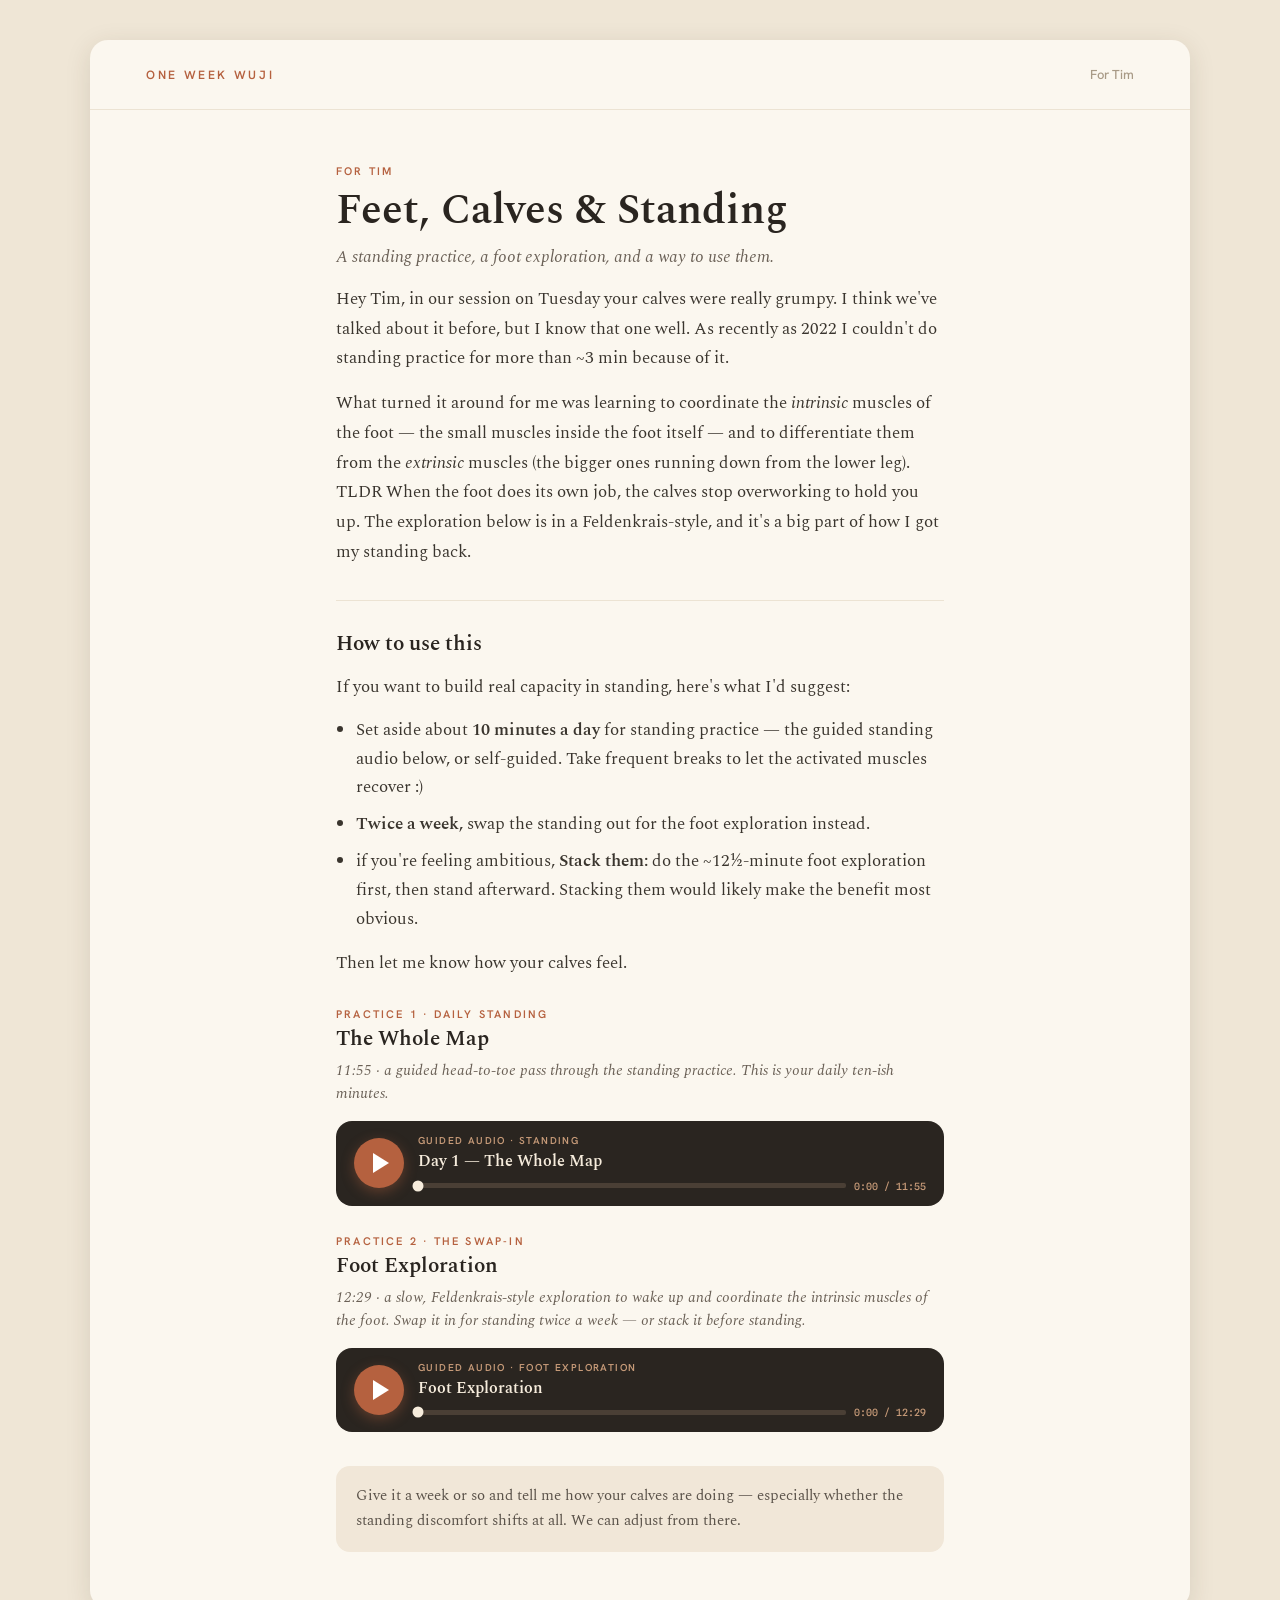
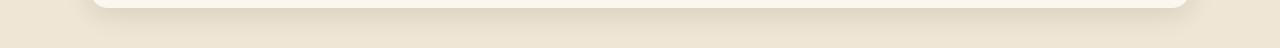
==== tim/index.html @ 764afe79 "Add Tim's foot/standing practice page at /tim Standalone, self-contained page (inlined CSS, two real" ====
<!DOCTYPE html>
<html lang="en">
<head>
  <meta charset="utf-8">
  <meta name="viewport" content="width=device-width, initial-scale=1">
  <meta name="robots" content="noindex, nofollow">
  <title>For Tim · Feet, Calves &amp; Standing</title>
  <link rel="preconnect" href="https://fonts.googleapis.com">
  <link rel="preconnect" href="https://fonts.gstatic.com" crossorigin>
  <link href="https://fonts.googleapis.com/css2?family=Spectral:ital,wght@0,400;0,500;0,600;1,400;1,500&family=Hanken+Grotesk:wght@300;400;500;600;700&family=Spline+Sans+Mono:wght@400;500;600&display=swap" rel="stylesheet">
  <style>
    /* Self-contained — tokens + components lifted from the course's styles.css
       so this page never depends on the deployed site assets. */
    :root{
      --clay:#B5613F; --clay-hover:#A4542F; --cocoa:#5C4634; --ink:#2A2520;
      --sand:#F1E7D8; --paper:#FBF7EF; --hairline:#ECE3D3; --hairline-solid:#D8C9B3;
      --t-heading:#2A2520; --t-body:#3A352E; --t-body-2:#5A5249; --t-secondary:#6A6056;
      --t-muted:#8A8076; --t-muted-2:#9C7A4E; --t-faint:#B3A48D;
      --p-muted:#C69A78; --p-track:#4A3F35; --p-title:#F6ECDC; --eyebrow:#A89A86;
      --serif:'Spectral',Georgia,serif; --sans:'Hanken Grotesk',system-ui,sans-serif; --mono:'Spline Sans Mono',ui-monospace,monospace;
      --sh-card:0 6px 26px rgba(60,45,25,.13); --sh-play:0 4px 13px rgba(181,97,63,.40);
    }
    *{box-sizing:border-box;}
    html,body{margin:0;background:#efe6d6;color:var(--t-body);font-family:var(--sans);
      -webkit-font-smoothing:antialiased;text-rendering:optimizeLegibility;}
    .screen{display:block;background:var(--paper);min-height:100vh;}
    a{color:inherit;text-decoration:none;} button{font-family:inherit;cursor:pointer;border:none;background:none;}
    em{font-style:italic;} strong{font-weight:600;}

    .eyebrow{font:600 11px/1 var(--sans);letter-spacing:.18em;text-transform:uppercase;color:var(--eyebrow);}
    .eyebrow.clay{color:var(--clay);letter-spacing:.2em;}

    /* desktop top bar */
    .topbar{display:none;align-items:center;justify-content:space-between;
      padding:28px 56px;border-bottom:1px solid var(--hairline);}
    .topbar .wordmark{letter-spacing:.22em;color:var(--clay);font:600 12px/1 var(--sans);text-transform:uppercase;}
    .topbar .dayof{font:500 13px/1 var(--sans);color:var(--eyebrow);}

    /* page layer */
    .tim-wrap{max-width:720px;margin:0 auto;padding:30px 26px 46px;}
    .tim-h1{font:600 30px/1.12 var(--serif);color:var(--t-heading);margin:12px 0 0;}
    .tim-oneliner{font:400 16px/1.55 var(--serif);font-style:italic;color:var(--t-secondary);margin:10px 0 0;}
    .tim-prose p{font:400 16px/1.75 var(--serif);color:var(--t-body);margin:15px 0 0;}
    .tim-prose ul{margin:13px 0 0;padding-left:20px;}
    .tim-prose li{font:400 16px/1.7 var(--serif);color:var(--t-body);margin:8px 0;}
    .section-h{font:600 19px/1.3 var(--serif);color:var(--t-heading);margin:0;}
    .tim-hr{border:none;border-top:1px solid var(--hairline);margin:32px 0 0;}
    .tim-practice{margin:30px 0 0;}
    .pr-title{font:600 19px/1.3 var(--serif);color:var(--t-heading);margin:6px 0 0;}
    .pr-oneliner{font:400 14.5px/1.6 var(--serif);font-style:italic;color:var(--t-secondary);margin:7px 0 0;}
    .tim-closing{margin:34px 0 0;padding:18px 20px;background:var(--sand);border-radius:14px;
      font:400 15px/1.65 var(--serif);color:var(--t-body-2);}

    /* player (verbatim from styles.css) */
    .player{margin:15px 0 0;padding:15px 18px;background:var(--ink);border-radius:16px;display:flex;align-items:center;gap:14px;}
    .player .playbtn{width:50px;height:50px;border-radius:50%;background:var(--clay);
      display:flex;align-items:center;justify-content:center;flex:0 0 auto;box-shadow:var(--sh-play);}
    .player .playbtn:hover{background:var(--clay-hover);}
    .player .bars{display:flex;gap:4px;}
    .player .bars i{width:4.5px;height:18px;background:#fff;border-radius:2px;display:block;}
    .player .triangle{width:0;height:0;border-left:16px solid #fff;border-top:10px solid transparent;border-bottom:10px solid transparent;margin-left:4px;}
    .player .meta{flex:1;min-width:0;}
    .player .now{font:600 10px/1 var(--sans);letter-spacing:.14em;color:var(--p-muted);margin-bottom:6px;text-transform:uppercase;}
    .player .track-title{font:600 16px/1.2 var(--serif);color:var(--p-title);}
    .player .scrub{display:flex;align-items:center;gap:8px;margin-top:9px;}
    .player .ptrack{flex:1;height:3px;border-radius:2px;background:var(--p-track);position:relative;}
    .player .pfill{width:0;height:100%;background:var(--clay);border-radius:2px;}
    .player .knob{position:absolute;left:0;top:50%;transform:translate(-50%,-50%);width:9px;height:9px;border-radius:50%;background:var(--p-title);}
    .player .ptime{font:500 10px/1 var(--mono);color:var(--p-muted);flex:0 0 auto;}
    .player .ptrack.live{cursor:pointer;height:5px;}
    .player .ptrack.live .knob{width:11px;height:11px;}

    @media (min-width:720px){
      body{padding:40px 0;}
      .screen{max-width:1100px;margin:0 auto;min-height:auto;border-radius:18px;box-shadow:var(--sh-card);overflow:hidden;}
      .topbar{display:flex;}
      .tim-wrap{padding:56px;}
      .tim-h1{font-size:42px;line-height:1.06;}
      .tim-oneliner{font-size:17px;}
      .tim-prose p,.tim-prose li{font-size:17px;}
      .section-h,.pr-title{font-size:21px;}
    }
  </style>
</head>
<body>
  <main class="screen">
    <div class="topbar">
      <div class="wordmark">One Week Wuji</div>
      <div class="dayof">For Tim</div>
    </div>

    <div class="tim-wrap">
      <div class="eyebrow clay">For Tim</div>
      <h1 class="tim-h1">Feet, Calves &amp; Standing</h1>
      <p class="tim-oneliner">A standing practice, a foot exploration, and a way to use them.</p>

      <div class="tim-prose">
        <p>Hey Tim, in our session on Tuesday your calves were really grumpy. I think we've talked about it before, but I know that one well. As recently as 2022 I couldn't do standing practice for more than ~3 min because of it.</p>
        <p>What turned it around for me was learning to coordinate the <em>intrinsic</em> muscles of the foot — the small muscles inside the foot itself — and to differentiate them from the <em>extrinsic</em> muscles (the bigger ones running down from the lower leg). TLDR When the foot does its own job, the calves stop overworking to hold you up. The exploration below is in a Feldenkrais-style, and it's a big part of how I got my standing back.</p>
      </div>

      <hr class="tim-hr">

      <div class="tim-prose" style="margin-top:30px">
        <h2 class="section-h">How to use this</h2>
        <p>If you want to build real capacity in standing, here's what I'd suggest:</p>
        <ul>
          <li>Set aside about <strong>10 minutes a day</strong> for standing practice — the guided standing audio below, or self-guided. Take frequent breaks to let the activated muscles recover :)</li>
          <li><strong>Twice a week,</strong> swap the standing out for the foot exploration instead.</li>
          <li>if you're feeling ambitious, <strong>Stack them:</strong> do the ~12½-minute foot exploration first, then stand afterward. Stacking them would likely make the benefit most obvious.</li>
        </ul>
        <p>Then let me know how your calves feel.</p>
      </div>

      <div class="tim-practice">
        <div class="eyebrow clay">Practice 1 · Daily standing</div>
        <div class="pr-title">The Whole Map</div>
        <p class="pr-oneliner">11:55 · a guided head-to-toe pass through the standing practice. This is your daily ten-ish minutes.</p>
        <div class="player">
          <audio class="ja" src="../audio/tim-day1-standing.mp3" preload="metadata"></audio>
          <button class="playbtn" data-play aria-label="Play"><div class="triangle"></div></button>
          <div class="meta">
            <div class="now">Guided audio · standing</div>
            <div class="track-title">Day 1 — The Whole Map</div>
            <div class="scrub">
              <div class="ptrack live"><div class="pfill"></div><div class="knob"></div></div>
              <span class="ptime">0:00 / 11:55</span>
            </div>
          </div>
        </div>
      </div>

      <div class="tim-practice">
        <div class="eyebrow clay">Practice 2 · The swap-in</div>
        <div class="pr-title">Foot Exploration</div>
        <p class="pr-oneliner">12:29 · a slow, Feldenkrais-style exploration to wake up and coordinate the intrinsic muscles of the foot. Swap it in for standing twice a week — or stack it before standing.</p>
        <div class="player">
          <audio class="ja" src="../audio/tim-foot-exploration.m4a" preload="metadata"></audio>
          <button class="playbtn" data-play aria-label="Play"><div class="triangle"></div></button>
          <div class="meta">
            <div class="now">Guided audio · foot exploration</div>
            <div class="track-title">Foot Exploration</div>
            <div class="scrub">
              <div class="ptrack live"><div class="pfill"></div><div class="knob"></div></div>
              <span class="ptime">0:00 / 12:29</span>
            </div>
          </div>
        </div>
      </div>

      <div class="tim-closing">
        Give it a week or so and tell me how your calves are doing — especially whether the standing discomfort shifts at all. We can adjust from there.
      </div>
    </div>
  </main>

  <script>
    const fmtTime = (s) => { s = Math.max(0, Math.floor(s || 0)); return Math.floor(s/60) + ":" + String(s%60).padStart(2,"0"); };
    const PLAY = '<div class="triangle"></div>';
    const PAUSE = '<div class="bars"><i></i><i></i></div>';
    let current = null;

    document.querySelectorAll(".player").forEach((p) => {
      const audio = p.querySelector("audio.ja");
      const btn   = p.querySelector("[data-play]");
      const fill  = p.querySelector(".pfill");
      const knob  = p.querySelector(".knob");
      const ptime = p.querySelector(".ptime");
      const track = p.querySelector(".ptrack.live");

      const paint = () => {
        const d = audio.duration || 0;
        const pct = d ? (audio.currentTime / d) * 100 : 0;
        fill.style.width = pct + "%";
        knob.style.left  = pct + "%";
        ptime.textContent = fmtTime(audio.currentTime) + " / " + fmtTime(d);
      };
      audio.addEventListener("loadedmetadata", paint);
      audio.addEventListener("timeupdate", paint);
      audio.addEventListener("ended", () => { btn.innerHTML = PLAY; current = null; });

      btn.addEventListener("click", () => {
        if (audio.paused) {
          if (current && current !== audio) {
            current.pause();
            current.closest(".player").querySelector("[data-play]").innerHTML = PLAY;
          }
          audio.play();
          btn.innerHTML = PAUSE;
          current = audio;
        } else {
          audio.pause();
          btn.innerHTML = PLAY;
          current = null;
        }
      });

      track.addEventListener("click", (e) => {
        const r = track.getBoundingClientRect();
        const ratio = Math.min(1, Math.max(0, (e.clientX - r.left) / r.width));
        if (audio.duration) audio.currentTime = ratio * audio.duration;
      });
    });
  </script>
</body>
</html>
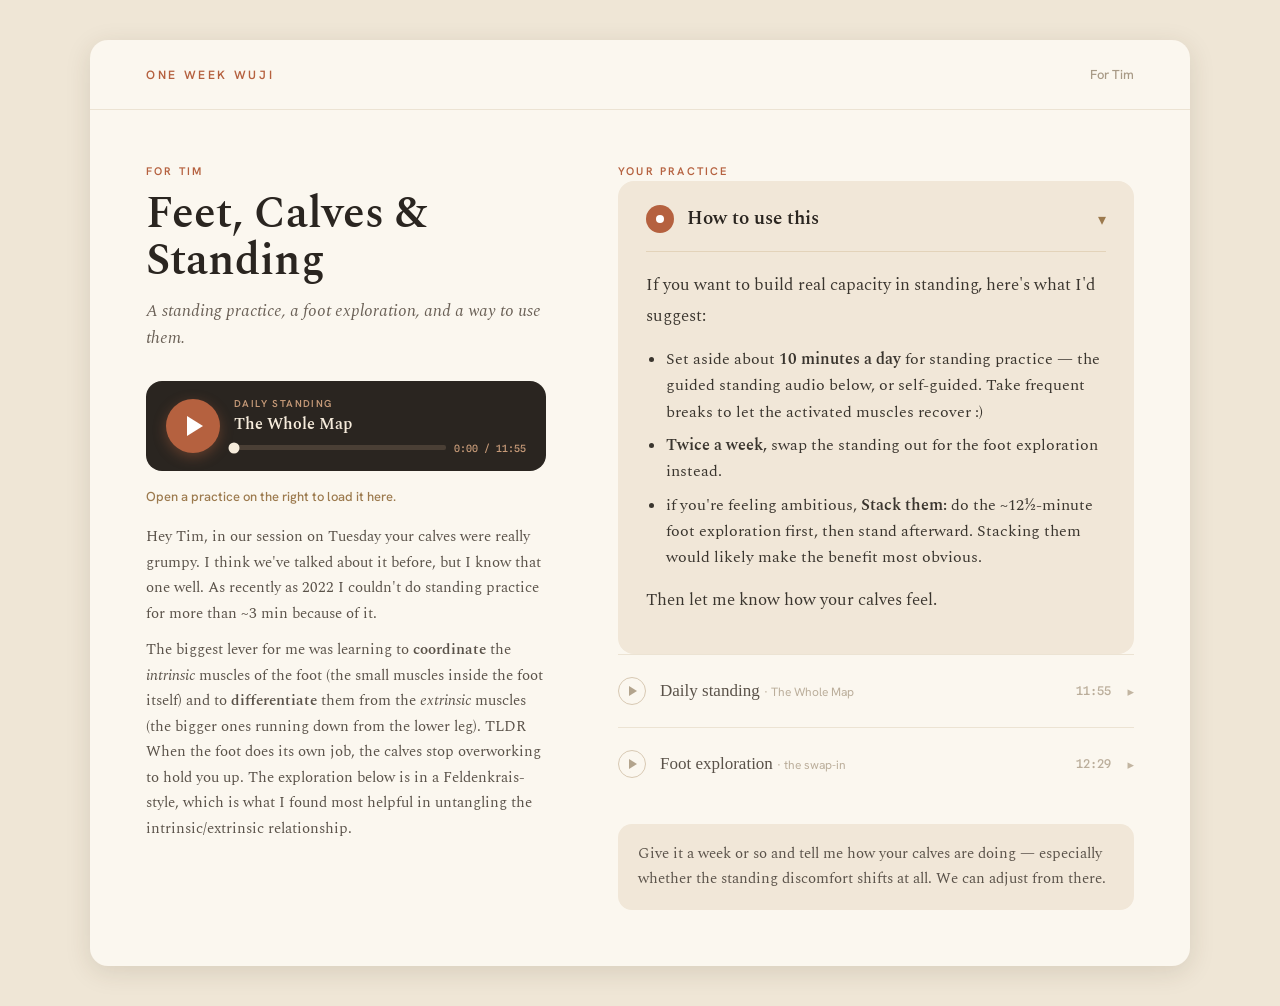
==== commit a7adaed2: "Restructure Tim's page onto the lesson chassis Two-column sticky layout with a swapping hero player " ====
--- a/tim/index.html
+++ b/tim/index.html
@@ -9,20 +9,19 @@
   <link rel="preconnect" href="https://fonts.gstatic.com" crossorigin>
   <link href="https://fonts.googleapis.com/css2?family=Spectral:ital,wght@0,400;0,500;0,600;1,400;1,500&family=Hanken+Grotesk:wght@300;400;500;600;700&family=Spline+Sans+Mono:wght@400;500;600&display=swap" rel="stylesheet">
   <style>
-    /* Self-contained — tokens + components lifted from the course's styles.css
-       so this page never depends on the deployed site assets. */
+    /* Self-contained — tokens + the lesson/day-view chassis (two-column + accordion)
+       lifted from the course's styles.css so this page never depends on site assets. */
     :root{
       --clay:#B5613F; --clay-hover:#A4542F; --cocoa:#5C4634; --ink:#2A2520;
-      --sand:#F1E7D8; --paper:#FBF7EF; --hairline:#ECE3D3; --hairline-solid:#D8C9B3;
+      --sand:#F1E7D8; --paper:#FBF7EF; --hairline:#ECE3D3; --hairline-solid:#D8C9B3; --hairline-sand:#E3D3BA;
       --t-heading:#2A2520; --t-body:#3A352E; --t-body-2:#5A5249; --t-secondary:#6A6056;
-      --t-muted:#8A8076; --t-muted-2:#9C7A4E; --t-faint:#B3A48D;
+      --t-muted:#8A8076; --t-muted-2:#9C7A4E; --t-faint:#B3A48D; --t-faint-2:#BBAE9B; --t-faint-3:#C2B5A1;
       --p-muted:#C69A78; --p-track:#4A3F35; --p-title:#F6ECDC; --eyebrow:#A89A86;
       --serif:'Spectral',Georgia,serif; --sans:'Hanken Grotesk',system-ui,sans-serif; --mono:'Spline Sans Mono',ui-monospace,monospace;
       --sh-card:0 6px 26px rgba(60,45,25,.13); --sh-play:0 4px 13px rgba(181,97,63,.40);
     }
     *{box-sizing:border-box;}
-    html,body{margin:0;background:#efe6d6;color:var(--t-body);font-family:var(--sans);
-      -webkit-font-smoothing:antialiased;text-rendering:optimizeLegibility;}
+    html,body{margin:0;background:#efe6d6;color:var(--t-body);font-family:var(--sans);-webkit-font-smoothing:antialiased;text-rendering:optimizeLegibility;}
     .screen{display:block;background:var(--paper);min-height:100vh;}
     a{color:inherit;text-decoration:none;} button{font-family:inherit;cursor:pointer;border:none;background:none;}
     em{font-style:italic;} strong{font-weight:600;}
@@ -30,31 +29,21 @@
     .eyebrow{font:600 11px/1 var(--sans);letter-spacing:.18em;text-transform:uppercase;color:var(--eyebrow);}
     .eyebrow.clay{color:var(--clay);letter-spacing:.2em;}
 
-    /* desktop top bar */
-    .topbar{display:none;align-items:center;justify-content:space-between;
-      padding:28px 56px;border-bottom:1px solid var(--hairline);}
+    .topbar{display:none;align-items:center;justify-content:space-between;padding:28px 56px;border-bottom:1px solid var(--hairline);}
     .topbar .wordmark{letter-spacing:.22em;color:var(--clay);font:600 12px/1 var(--sans);text-transform:uppercase;}
     .topbar .dayof{font:500 13px/1 var(--sans);color:var(--eyebrow);}
 
-    /* page layer */
-    .tim-wrap{max-width:720px;margin:0 auto;padding:30px 26px 46px;}
-    .tim-h1{font:600 30px/1.12 var(--serif);color:var(--t-heading);margin:12px 0 0;}
-    .tim-oneliner{font:400 16px/1.55 var(--serif);font-style:italic;color:var(--t-secondary);margin:10px 0 0;}
-    .tim-prose p{font:400 16px/1.75 var(--serif);color:var(--t-body);margin:15px 0 0;}
-    .tim-prose ul{margin:13px 0 0;padding-left:20px;}
-    .tim-prose li{font:400 16px/1.7 var(--serif);color:var(--t-body);margin:8px 0;}
-    .section-h{font:600 19px/1.3 var(--serif);color:var(--t-heading);margin:0;}
-    .tim-hr{border:none;border-top:1px solid var(--hairline);margin:32px 0 0;}
-    .tim-practice{margin:30px 0 0;}
-    .pr-title{font:600 19px/1.3 var(--serif);color:var(--t-heading);margin:6px 0 0;}
-    .pr-oneliner{font:400 14.5px/1.6 var(--serif);font-style:italic;color:var(--t-secondary);margin:7px 0 0;}
-    .tim-closing{margin:34px 0 0;padding:18px 20px;background:var(--sand);border-radius:14px;
-      font:400 15px/1.65 var(--serif);color:var(--t-body-2);}
+    /* left column */
+    .lesson-head{padding:20px 26px 0;}
+    .lesson-h1{font:600 29px/1.12 var(--serif);margin:11px 0 0;color:var(--t-heading);}
+    .lesson-oneliner{font:400 15px/1.55 var(--serif);font-style:italic;color:var(--t-secondary);margin:9px 0 0;}
+    .left-note{margin:16px 26px 0;}
+    .left-note p{font:400 15px/1.7 var(--serif);color:var(--t-body-2);margin:0 0 11px;}
+    .left-note p:last-child{margin-bottom:0;}
 
     /* player (verbatim from styles.css) */
-    .player{margin:15px 0 0;padding:15px 18px;background:var(--ink);border-radius:16px;display:flex;align-items:center;gap:14px;}
-    .player .playbtn{width:50px;height:50px;border-radius:50%;background:var(--clay);
-      display:flex;align-items:center;justify-content:center;flex:0 0 auto;box-shadow:var(--sh-play);}
+    .player{margin:22px 26px 0;padding:15px 18px;background:var(--ink);border-radius:16px;display:flex;align-items:center;gap:14px;}
+    .player .playbtn{width:50px;height:50px;border-radius:50%;background:var(--clay);display:flex;align-items:center;justify-content:center;flex:0 0 auto;box-shadow:var(--sh-play);}
     .player .playbtn:hover{background:var(--clay-hover);}
     .player .bars{display:flex;gap:4px;}
     .player .bars i{width:4.5px;height:18px;background:#fff;border-radius:2px;display:block;}
@@ -69,16 +58,68 @@
     .player .ptime{font:500 10px/1 var(--mono);color:var(--p-muted);flex:0 0 auto;}
     .player .ptrack.live{cursor:pointer;height:5px;}
     .player .ptrack.live .knob{width:11px;height:11px;}
+    .step-caption{display:none;}
+
+    /* right column — accordion (verbatim structure from styles.css) */
+    .session-eyebrow{margin:28px 26px 4px;}
+    .accordion{padding:0 26px 36px;}
+    .seg{display:flex;align-items:center;gap:14px;padding:17px 0;border-top:1px solid var(--hairline);width:100%;text-align:left;cursor:pointer;}
+    .seg:first-child{border-top:none;}
+    .seg .scircle{width:26px;height:26px;border-radius:50%;display:flex;align-items:center;justify-content:center;flex:0 0 auto;font:600 13px/1 var(--sans);}
+    .seg .stitle{flex:1;font:500 15px/1.3 var(--serif);color:var(--t-body-2);}
+    .seg .stitle .sub{font:400 12px/1 var(--sans);color:var(--t-faint-2);}
+    .seg .sdur{font:500 11px/1 var(--mono);color:var(--t-faint-2);}
+    .seg .schev{font:400 13px/1 var(--sans);color:var(--t-faint-3);margin-left:2px;}
+    .seg .scircle{border:1px solid var(--hairline-solid);}
+    .seg .scircle .tri{width:0;height:0;border-left:8px solid var(--t-faint);border-top:5px solid transparent;border-bottom:5px solid transparent;margin-left:2px;}
+    .seg .scircle .dot{width:7px;height:7px;border-radius:50%;background:var(--t-faint);display:block;}
+    .seg:hover .stitle{color:var(--clay);}
+
+    .seg-open{margin-top:3px;background:var(--sand);border-radius:15px;padding:17px 19px;}
+    .seg-open .open-head{display:flex;align-items:center;gap:13px;cursor:pointer;}
+    .seg-open .open-head .scircle{width:26px;height:26px;border-radius:50%;background:var(--clay);display:flex;align-items:center;justify-content:center;flex:0 0 auto;}
+    .seg-open .open-head .scircle .head-dot{width:8px;height:8px;border-radius:50%;background:#fff;display:block;}
+    .seg-open .open-head .scircle .bars{display:flex;gap:2.5px;}
+    .seg-open .open-head .scircle .bars i{width:2.5px;height:9px;background:#fff;border-radius:1px;display:block;}
+    .seg-open .open-head .stitle{flex:1;font:600 16px/1.3 var(--serif);color:var(--t-heading);}
+    .seg-open .open-head .sdur{font:500 11px/1 var(--mono);color:var(--t-muted-2);}
+    .seg-open .open-head .schev{color:var(--t-muted-2);margin-left:5px;}
+    .seg-body{margin-top:15px;padding-top:15px;border-top:1px solid var(--hairline-sand);}
+    .seg-body p{font:400 16px/1.8 var(--serif);color:var(--t-body);margin:0 0 13px;}
+    .seg-body p:last-child{margin-bottom:0;}
+    .seg-body ul.acc-list{margin:0 0 13px;padding-left:20px;}
+    .seg-body .acc-list li{font:400 15.5px/1.7 var(--serif);color:var(--t-body);margin:7px 0;}
+    .seg-body .play-hint{font:500 12.5px/1.4 var(--sans);color:var(--t-muted-2);margin:11px 0 0;}
+
+    .lesson-closing{margin:22px 26px 40px;padding:18px 20px;background:var(--sand);border-radius:14px;font:400 15px/1.65 var(--serif);color:var(--t-body-2);}
 
     @media (min-width:720px){
       body{padding:40px 0;}
       .screen{max-width:1100px;margin:0 auto;min-height:auto;border-radius:18px;box-shadow:var(--sh-card);overflow:hidden;}
       .topbar{display:flex;}
-      .tim-wrap{padding:56px;}
-      .tim-h1{font-size:42px;line-height:1.06;}
-      .tim-oneliner{font-size:17px;}
-      .tim-prose p,.tim-prose li{font-size:17px;}
-      .section-h,.pr-title{font-size:21px;}
+      .lesson-body{display:flex;gap:72px;padding:56px;align-items:flex-start;}
+      .lesson-left{width:400px;flex:0 0 auto;position:sticky;top:40px;}
+      .lesson-left .lesson-head{padding:0;}
+      .lesson-left .lesson-h1{font:600 44px/1.06 var(--serif);margin:14px 0 0;}
+      .lesson-left .lesson-oneliner{font-size:17px;line-height:1.6;margin:14px 0 0;}
+      .lesson-left .left-note{margin:18px 0 0;}
+      .lesson-left .player{margin:28px 0 0;padding:18px 20px;}
+      .lesson-left .player .playbtn{width:54px;height:54px;}
+      .lesson-left .player .bars i{width:5px;height:20px;}
+      .step-caption{display:block;margin-top:16px;font:500 13px/1.5 var(--sans);color:var(--t-muted-2);}
+      .lesson-right{flex:1;max-width:660px;}
+      .lesson-right .session-eyebrow{margin:0 0 4px;}
+      .lesson-right .accordion{padding:0;}
+      .lesson-right .seg{padding:22px 0;}
+      .lesson-right .seg .scircle{width:28px;height:28px;}
+      .lesson-right .seg .stitle{font-size:17px;}
+      .lesson-right .seg .sdur{font-size:12px;}
+      .lesson-right .seg-open{padding:24px 28px;border-radius:16px;}
+      .lesson-right .seg-open .open-head .scircle{width:28px;height:28px;}
+      .lesson-right .seg-open .open-head .stitle{font-size:19px;}
+      .lesson-right .seg-body{margin-top:18px;padding-top:18px;}
+      .lesson-right .seg-body p{font-size:17px;line-height:1.85;margin-bottom:14px;}
+      .lesson-right .lesson-closing{margin:24px 0 0;}
     }
   </style>
 </head>
@@ -89,67 +130,40 @@
       <div class="dayof">For Tim</div>
     </div>
 
-    <div class="tim-wrap">
-      <div class="eyebrow clay">For Tim</div>
-      <h1 class="tim-h1">Feet, Calves &amp; Standing</h1>
-      <p class="tim-oneliner">A standing practice, a foot exploration, and a way to use them.</p>
-
-      <div class="tim-prose">
-        <p>Hey Tim, in our session on Tuesday your calves were really grumpy. I think we've talked about it before, but I know that one well. As recently as 2022 I couldn't do standing practice for more than ~3 min because of it.</p>
-        <p>What turned it around for me was learning to coordinate the <em>intrinsic</em> muscles of the foot — the small muscles inside the foot itself — and to differentiate them from the <em>extrinsic</em> muscles (the bigger ones running down from the lower leg). TLDR When the foot does its own job, the calves stop overworking to hold you up. The exploration below is in a Feldenkrais-style, and it's a big part of how I got my standing back.</p>
-      </div>
-
-      <hr class="tim-hr">
-
-      <div class="tim-prose" style="margin-top:30px">
-        <h2 class="section-h">How to use this</h2>
-        <p>If you want to build real capacity in standing, here's what I'd suggest:</p>
-        <ul>
-          <li>Set aside about <strong>10 minutes a day</strong> for standing practice — the guided standing audio below, or self-guided. Take frequent breaks to let the activated muscles recover :)</li>
-          <li><strong>Twice a week,</strong> swap the standing out for the foot exploration instead.</li>
-          <li>if you're feeling ambitious, <strong>Stack them:</strong> do the ~12½-minute foot exploration first, then stand afterward. Stacking them would likely make the benefit most obvious.</li>
-        </ul>
-        <p>Then let me know how your calves feel.</p>
-      </div>
-
-      <div class="tim-practice">
-        <div class="eyebrow clay">Practice 1 · Daily standing</div>
-        <div class="pr-title">The Whole Map</div>
-        <p class="pr-oneliner">11:55 · a guided head-to-toe pass through the standing practice. This is your daily ten-ish minutes.</p>
-        <div class="player">
+    <div class="lesson-body">
+      <!-- LEFT: framing + hero player (swaps) -->
+      <div class="lesson-left">
+        <div class="lesson-head">
+          <div class="eyebrow clay">For Tim</div>
+          <h1 class="lesson-h1">Feet, Calves &amp; Standing</h1>
+          <p class="lesson-oneliner">A standing practice, a foot exploration, and a way to use them.</p>
+        </div>
+
+        <div class="player" id="hero">
           <audio class="ja" src="../audio/tim-day1-standing.mp3" preload="metadata"></audio>
           <button class="playbtn" data-play aria-label="Play"><div class="triangle"></div></button>
           <div class="meta">
-            <div class="now">Guided audio · standing</div>
-            <div class="track-title">Day 1 — The Whole Map</div>
+            <div class="now" id="heroNow">Daily standing</div>
+            <div class="track-title" id="heroTitle">The Whole Map</div>
             <div class="scrub">
               <div class="ptrack live"><div class="pfill"></div><div class="knob"></div></div>
-              <span class="ptime">0:00 / 11:55</span>
+              <span class="ptime" id="heroTime">0:00 / 11:55</span>
             </div>
           </div>
         </div>
-      </div>
-
-      <div class="tim-practice">
-        <div class="eyebrow clay">Practice 2 · The swap-in</div>
-        <div class="pr-title">Foot Exploration</div>
-        <p class="pr-oneliner">12:29 · a slow, Feldenkrais-style exploration to wake up and coordinate the intrinsic muscles of the foot. Swap it in for standing twice a week — or stack it before standing.</p>
-        <div class="player">
-          <audio class="ja" src="../audio/tim-foot-exploration.m4a" preload="metadata"></audio>
-          <button class="playbtn" data-play aria-label="Play"><div class="triangle"></div></button>
-          <div class="meta">
-            <div class="now">Guided audio · foot exploration</div>
-            <div class="track-title">Foot Exploration</div>
-            <div class="scrub">
-              <div class="ptrack live"><div class="pfill"></div><div class="knob"></div></div>
-              <span class="ptime">0:00 / 12:29</span>
-            </div>
-          </div>
+        <div class="step-caption">Open a practice on the right to load it here.</div>
+
+        <div class="left-note">
+          <p>Hey Tim, in our session on Tuesday your calves were really grumpy. I think we've talked about it before, but I know that one well. As recently as 2022 I couldn't do standing practice for more than ~3 min because of it.</p>
+          <p>The biggest lever for me was learning to <strong>coordinate</strong> the <em>intrinsic</em> muscles of the foot (the small muscles inside the foot itself) and to <strong>differentiate</strong> them from the <em>extrinsic</em> muscles (the bigger ones running down from the lower leg). TLDR When the foot does its own job, the calves stop overworking to hold you up. The exploration below is in a Feldenkrais-style, which is what I found most helpful in untangling the intrinsic/extrinsic relationship.</p>
         </div>
       </div>
 
-      <div class="tim-closing">
-        Give it a week or so and tell me how your calves are doing — especially whether the standing discomfort shifts at all. We can adjust from there.
+      <!-- RIGHT: accordion -->
+      <div class="lesson-right">
+        <div class="eyebrow clay session-eyebrow">Your practice</div>
+        <div class="accordion" id="acc"></div>
+        <div class="lesson-closing">Give it a week or so and tell me how your calves are doing — especially whether the standing discomfort shifts at all. We can adjust from there.</div>
       </div>
     </div>
   </main>
@@ -158,49 +172,116 @@
     const fmtTime = (s) => { s = Math.max(0, Math.floor(s || 0)); return Math.floor(s/60) + ":" + String(s%60).padStart(2,"0"); };
     const PLAY = '<div class="triangle"></div>';
     const PAUSE = '<div class="bars"><i></i><i></i></div>';
-    let current = null;
-
-    document.querySelectorAll(".player").forEach((p) => {
-      const audio = p.querySelector("audio.ja");
-      const btn   = p.querySelector("[data-play]");
-      const fill  = p.querySelector(".pfill");
-      const knob  = p.querySelector(".knob");
-      const ptime = p.querySelector(".ptime");
-      const track = p.querySelector(".ptrack.live");
-
-      const paint = () => {
-        const d = audio.duration || 0;
-        const pct = d ? (audio.currentTime / d) * 100 : 0;
-        fill.style.width = pct + "%";
-        knob.style.left  = pct + "%";
-        ptime.textContent = fmtTime(audio.currentTime) + " / " + fmtTime(d);
-      };
-      audio.addEventListener("loadedmetadata", paint);
-      audio.addEventListener("timeupdate", paint);
-      audio.addEventListener("ended", () => { btn.innerHTML = PLAY; current = null; });
-
-      btn.addEventListener("click", () => {
-        if (audio.paused) {
-          if (current && current !== audio) {
-            current.pause();
-            current.closest(".player").querySelector("[data-play]").innerHTML = PLAY;
-          }
-          audio.play();
-          btn.innerHTML = PAUSE;
-          current = audio;
-        } else {
-          audio.pause();
-          btn.innerHTML = PLAY;
-          current = null;
+
+    const SECTIONS = [
+      { kind:"note", stitle:"How to use this",
+        body:`<p>If you want to build real capacity in standing, here's what I'd suggest:</p>
+          <ul class="acc-list">
+            <li>Set aside about <strong>10 minutes a day</strong> for standing practice — the guided standing audio below, or self-guided. Take frequent breaks to let the activated muscles recover :)</li>
+            <li><strong>Twice a week,</strong> swap the standing out for the foot exploration instead.</li>
+            <li>if you're feeling ambitious, <strong>Stack them:</strong> do the ~12&frac12;-minute foot exploration first, then stand afterward. Stacking them would likely make the benefit most obvious.</li>
+          </ul>
+          <p>Then let me know how your calves feel.</p>` },
+      { kind:"audio", stitle:"Daily standing", sub:"The Whole Map", dur:"11:55",
+        src:"../audio/tim-day1-standing.mp3", heroNow:"Daily standing", heroTitle:"The Whole Map",
+        body:`<p>A guided head-to-toe pass through the standing practice. This is your daily ten-ish minutes.</p>
+          <p class="play-hint">▸ Cued up in the player — press play to begin.</p>` },
+      { kind:"audio", stitle:"Foot exploration", sub:"the swap-in", dur:"12:29",
+        src:"../audio/tim-foot-exploration.m4a", heroNow:"The swap-in", heroTitle:"Foot Exploration",
+        body:`<p>A slow, Feldenkrais-style exploration to wake up and coordinate the intrinsic muscles of the foot. Swap it in for standing twice a week — or stack it before standing.</p>
+          <p class="play-hint">▸ Cued up in the player — press play to begin.</p>` },
+    ];
+
+    /* ---------- hero player (swaps track when a practice opens) ---------- */
+    const hero = {
+      audio: document.querySelector("#hero audio"),
+      btn:   document.querySelector("#hero [data-play]"),
+      now:   document.getElementById("heroNow"),
+      title: document.getElementById("heroTitle"),
+      fill:  document.querySelector("#hero .pfill"),
+      knob:  document.querySelector("#hero .knob"),
+      time:  document.getElementById("heroTime"),
+      track: document.querySelector("#hero .ptrack.live"),
+      dur:   "11:55",
+    };
+    const paintHero = () => {
+      const d = hero.audio.duration || 0;
+      const pct = d ? (hero.audio.currentTime / d) * 100 : 0;
+      hero.fill.style.width = pct + "%";
+      hero.knob.style.left  = pct + "%";
+      hero.time.textContent = fmtTime(hero.audio.currentTime) + " / " + (d ? fmtTime(d) : hero.dur);
+    };
+    hero.audio.addEventListener("loadedmetadata", paintHero);
+    hero.audio.addEventListener("timeupdate", paintHero);
+    hero.audio.addEventListener("ended", () => { hero.btn.innerHTML = PLAY; });
+    hero.btn.addEventListener("click", () => {
+      if (hero.audio.paused) { hero.audio.play(); hero.btn.innerHTML = PAUSE; }
+      else { hero.audio.pause(); hero.btn.innerHTML = PLAY; }
+    });
+    hero.track.addEventListener("click", (e) => {
+      const r = hero.track.getBoundingClientRect();
+      const ratio = Math.min(1, Math.max(0, (e.clientX - r.left) / r.width));
+      if (hero.audio.duration) hero.audio.currentTime = ratio * hero.audio.duration;
+    });
+    function loadHero(sec) {
+      if (hero.audio.getAttribute("src") === sec.src) return; // already loaded — don't interrupt
+      hero.audio.pause();
+      hero.btn.innerHTML = PLAY;
+      hero.audio.src = sec.src;
+      hero.audio.load();
+      hero.now.textContent = sec.heroNow;
+      hero.title.textContent = sec.heroTitle;
+      hero.dur = sec.dur;
+      hero.fill.style.width = "0%"; hero.knob.style.left = "0%";
+      hero.time.textContent = "0:00 / " + sec.dur;
+    }
+
+    /* ---------- accordion (one open at a time) ---------- */
+    const acc = document.getElementById("acc");
+    let openIdx = 0;
+    function circleCollapsed(sec){
+      return sec.kind === "audio"
+        ? '<div class="scircle"><span class="tri"></span></div>'
+        : '<div class="scircle"><span class="dot"></span></div>';
+    }
+    function circleOpen(sec){
+      return sec.kind === "audio"
+        ? '<div class="scircle"><div class="bars"><i></i><i></i></div></div>'
+        : '<div class="scircle"><span class="head-dot"></span></div>';
+    }
+    function render(){
+      acc.innerHTML = SECTIONS.map((sec, i) => {
+        const dur = sec.dur || "";
+        if (i === openIdx) {
+          const subOpen = sec.sub ? ` <span style="font-weight:400;color:var(--t-muted-2)">· ${sec.sub}</span>` : "";
+          return `<div class="seg-open">
+            <div class="open-head" data-seg="${i}">
+              ${circleOpen(sec)}
+              <div class="stitle">${sec.stitle}${subOpen}</div>
+              <div class="sdur">${dur}</div>
+              <div class="schev">▾</div>
+            </div>
+            <div class="seg-body">${sec.body}</div>
+          </div>`;
         }
-      });
-
-      track.addEventListener("click", (e) => {
-        const r = track.getBoundingClientRect();
-        const ratio = Math.min(1, Math.max(0, (e.clientX - r.left) / r.width));
-        if (audio.duration) audio.currentTime = ratio * audio.duration;
-      });
-    });
+        const sub = sec.sub ? ` <span class="sub">· ${sec.sub}</span>` : "";
+        return `<button class="seg" data-seg="${i}">
+          ${circleCollapsed(sec)}
+          <div class="stitle">${sec.stitle}${sub}</div>
+          <div class="sdur">${dur}</div>
+          <div class="schev">▸</div>
+        </button>`;
+      }).join("");
+      acc.querySelectorAll("[data-seg]").forEach((el) =>
+        el.addEventListener("click", () => {
+          const i = +el.dataset.seg;
+          openIdx = i;
+          render();
+          if (SECTIONS[i].kind === "audio") loadHero(SECTIONS[i]);
+        })
+      );
+    }
+    render();
   </script>
 </body>
 </html>
